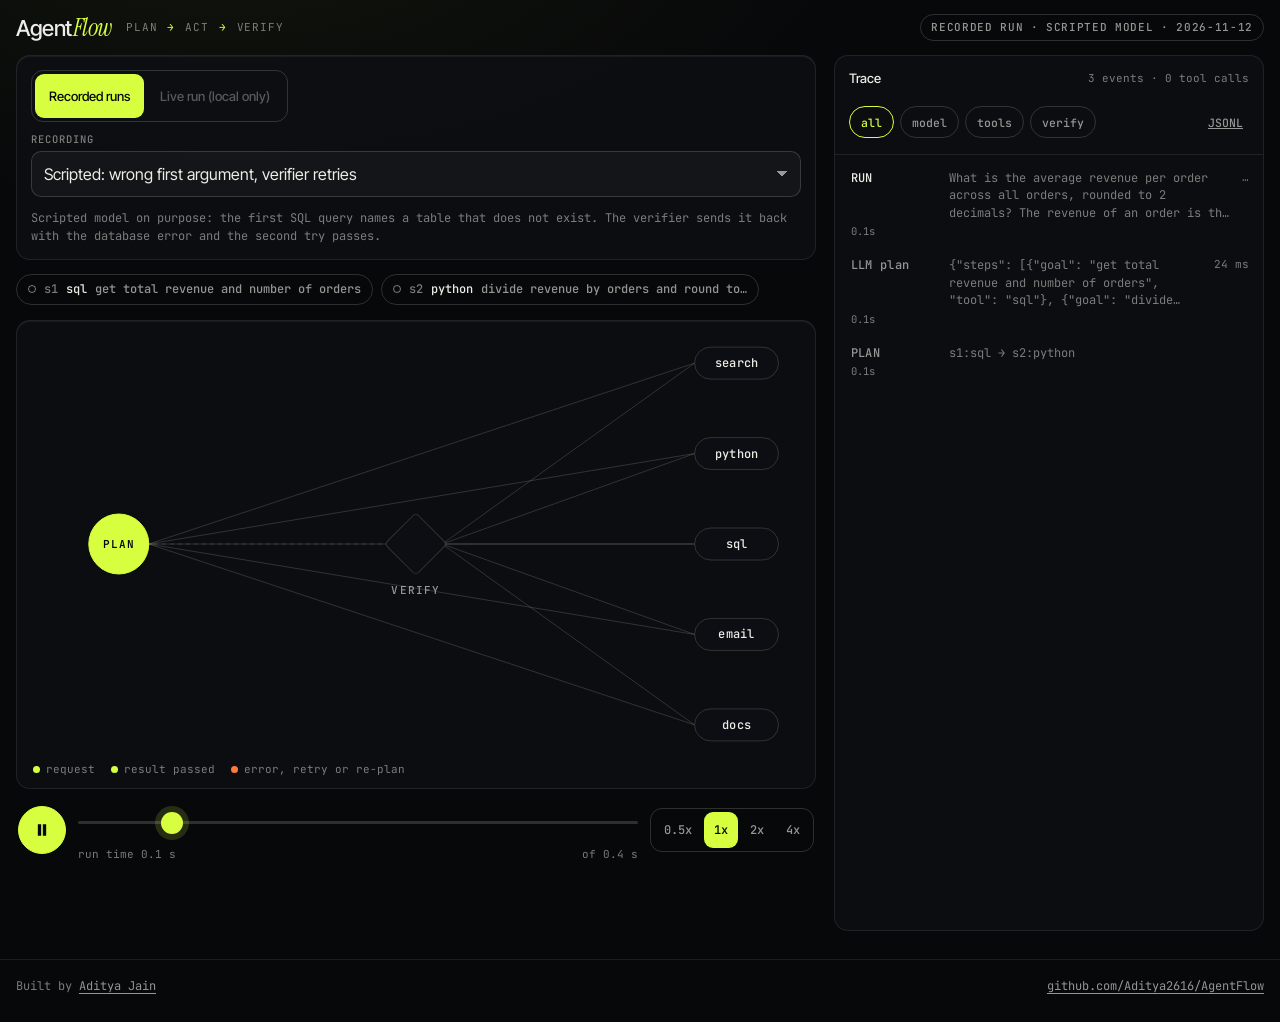
==== docs/index.html @ 3e84ab16 "Move design notes to docs/notes, build static demo, skip backend probe on the static site" ====
<!doctype html>
<html lang="en">
<head>
<meta name="agentflow-static" content="1">
  <meta charset="utf-8">
  <meta name="viewport" content="width=device-width, initial-scale=1, viewport-fit=cover">
  <title>AgentFlow: plan, act, verify</title>
  <meta name="description" content="An agent that plans a multi-step task, calls five tools and verifies every result before the next step. Live graph, trace log and replay.">
  <meta name="theme-color" content="#07080a">
  <link rel="icon" href="data:image/svg+xml,%3Csvg xmlns='http://www.w3.org/2000/svg' viewBox='0 0 32 32'%3E%3Crect width='32' height='32' rx='8' fill='%2307080a'/%3E%3Ccircle cx='9' cy='16' r='4' fill='%23d7ff3f'/%3E%3Crect x='20' y='9' width='6' height='6' rx='3' fill='none' stroke='%23d7ff3f'/%3E%3Crect x='20' y='18' width='6' height='6' rx='3' fill='none' stroke='%23d7ff3f'/%3E%3Cpath d='M13 16 L20 12 M13 16 L20 21' stroke='%23d7ff3f' fill='none'/%3E%3C/svg%3E">
  <link rel="preconnect" href="https://fonts.googleapis.com">
  <link rel="preconnect" href="https://fonts.gstatic.com" crossorigin>
  <link href="https://fonts.googleapis.com/css2?family=Inter+Tight:wght@400;500;600&family=Instrument+Serif:ital@1&family=JetBrains+Mono:wght@400;500&display=swap" rel="stylesheet">
  <link rel="stylesheet" href="style.css">
</head>
<body>
  <header class="top">
    <a class="brand" href="./" aria-label="AgentFlow home">Agent<em>Flow</em></a>
    <span class="tagline">plan <i>→</i> act <i>→</i> verify</span>
    <span class="badge" id="badge" role="status">loading</span>
  </header>

  <main class="layout">
    <section class="stage" aria-label="Agent run">
      <div class="panel controls" id="controls">
        <div class="seg" role="tablist" aria-label="Mode">
          <button role="tab" id="tab-recorded" aria-selected="true" data-mode="recorded">Recorded runs</button>
          <button role="tab" id="tab-live" aria-selected="false" data-mode="live">Live run</button>
        </div>

        <div id="recorded-panel" class="mode-panel">
          <label class="field"><span class="lab">Recording</span>
            <select id="rec-select"></select>
          </label>
          <p class="note" id="rec-note"></p>
        </div>

        <form id="live-panel" class="mode-panel" hidden>
          <label class="field"><span class="lab">Task</span>
            <select id="task-select"></select>
          </label>
          <label class="field" id="custom-field" hidden><span class="lab">Your task</span>
            <textarea id="task-custom" rows="2" maxlength="500" placeholder="For example: how many orders were returned in June?"></textarea>
          </label>
          <div class="row2">
            <label class="field"><span class="lab">Model</span>
              <select id="llm-select"></select>
            </label>
            <label class="field"><span class="lab">Tool faults</span>
              <select id="fault-select">
                <option value="0">none</option>
                <option value="0.25">25% fail once</option>
                <option value="0.5">50% fail once</option>
              </select>
            </label>
          </div>
          <div class="row2">
            <label class="field" id="mistake-field" hidden><span class="lab">Scripted mistake</span>
              <select id="mistake-select">
                <option value="none">none</option>
                <option value="bad_args">wrong arguments first</option>
                <option value="bad_plan">wrong plan first</option>
              </select>
            </label>
            <label class="switch"><input type="checkbox" id="verifier-on" checked><span class="track"></span><span>Verifier</span></label>
          </div>
          <button class="btn primary" id="run-btn" type="submit">Run task</button>
          <p class="note" id="live-note"></p>
        </form>
      </div>

      <div class="plan" id="plan" aria-label="Plan" aria-live="polite"></div>

      <div class="panel graph-panel">
        <div id="graph" class="graph"></div>
        <div class="legend" aria-hidden="true">
          <span><b class="dot go"></b>request</span><span><b class="dot ok"></b>result passed</span><span><b class="dot bad"></b>error, retry or re-plan</span>
        </div>
      </div>

      <div class="transport" id="transport">
        <button class="btn round" id="play-btn" aria-label="Play"><svg viewBox="0 0 24 24" width="20" height="20" aria-hidden="true"><path id="play-icon" d="M8 5v14l11-7z" fill="currentColor"/></svg></button>
        <div class="scrub">
          <input type="range" id="scrubber" min="0" max="1000" value="0" aria-label="Position in the run">
          <div class="times"><span id="t-now">0.0 s</span><span id="t-total"></span></div>
        </div>
        <div class="seg small" id="speed" role="group" aria-label="Speed">
          <button data-speed="0.5">0.5x</button><button data-speed="1" class="on">1x</button><button data-speed="2">2x</button><button data-speed="4">4x</button>
        </div>
      </div>

      <div class="panel answer" id="answer" hidden>
        <div class="answer-head"><span class="lab">Answer</span><span class="chip" id="status-chip"></span></div>
        <p id="answer-text"></p>
        <dl class="stats" id="stats"></dl>
      </div>
    </section>

    <aside class="trace" id="trace" aria-label="Trace log">
      <button class="handle" id="sheet-handle" aria-expanded="false" aria-controls="rows"><span class="grip"></span><span class="h-title">Trace</span><span class="h-sum" id="trace-sum">0 events</span></button>
      <div class="trace-head">
        <div class="chips" id="filters" role="group" aria-label="Filter trace">
          <button class="on" data-f="all">all</button><button data-f="llm">model</button><button data-f="tool">tools</button><button data-f="verify">verify</button>
        </div>
        <a class="dl" id="dl" href="#" download hidden>JSONL</a>
      </div>
      <ol class="rows" id="rows" data-filter="all"></ol>
    </aside>
  </main>

  <footer class="foot">
    <span>Built by <a href="https://adityajain16.vercel.app">Aditya Jain</a></span>
    <a href="https://github.com/Aditya2616/AgentFlow">github.com/Aditya2616/AgentFlow</a>
  </footer>

  <script type="module" src="app.js"></script>
</body>
</html>
---- docs/style.css ----
:root {
  --void: #07080a;
  --bone: #edece6;
  --mute: rgba(237, 236, 230, .62);
  --dim: rgba(237, 236, 230, .5);
  --line: rgba(237, 236, 230, .09);
  --line-2: rgba(237, 236, 230, .17);
  --lime: #d7ff3f;
  --ember: #ff7a3d;
  --panel: rgba(15, 16, 21, .72);
  --sans: "Inter Tight", system-ui, -apple-system, "Segoe UI", sans-serif;
  --serif: "Instrument Serif", Georgia, serif;
  --mono: "JetBrains Mono", ui-monospace, Consolas, monospace;
  --ease: cubic-bezier(.19, 1, .22, 1);
  --gutter: 16px;
  color-scheme: dark;
}
*, *::before, *::after { box-sizing: border-box; margin: 0; padding: 0; }
html { -webkit-text-size-adjust: 100%; text-size-adjust: 100%; background: var(--void); }
body {
  background: var(--void); color: var(--bone); font: 400 15px/1.5 var(--sans);
  -webkit-font-smoothing: antialiased; min-height: 100vh; overflow-x: hidden;
  background-image: radial-gradient(900px 420px at 18% -80px, rgba(215, 255, 63, .05), transparent 70%);
}
button { font: inherit; color: inherit; background: none; border: 0; cursor: pointer; -webkit-tap-highlight-color: transparent; }
a { color: inherit; }
select, textarea, input { font: inherit; color: inherit; }
:focus-visible { outline: 2px solid var(--lime); outline-offset: 2px; }
[hidden] { display: none !important; }

/* ---------- header */
.top { display: flex; align-items: center; gap: 14px; padding: 14px var(--gutter); max-width: 1500px; margin: 0 auto; flex-wrap: wrap; }
.brand { text-decoration: none; font: 500 22px/1 var(--sans); letter-spacing: -.02em; }
.brand em { font: italic 400 25px/1 var(--serif); color: var(--lime); margin-left: 1px; }
.tagline { font: 400 11px/1 var(--mono); color: var(--dim); letter-spacing: .08em; text-transform: uppercase; }
.tagline i { font-style: normal; color: var(--lime); padding: 0 2px; }
.badge {
  margin-left: auto; font: 500 11px/1 var(--mono); letter-spacing: .06em; text-transform: uppercase;
  padding: 7px 10px; border: 1px solid var(--line-2); border-radius: 999px; color: var(--mute); max-width: 100%;
  white-space: nowrap; overflow: hidden; text-overflow: ellipsis;
}
.badge.live { color: var(--lime); border-color: rgba(215, 255, 63, .45); }
.badge.live::before { content: ""; display: inline-block; width: 6px; height: 6px; border-radius: 50%; background: var(--lime); margin-right: 7px; vertical-align: 1px; animation: blink 1.4s ease-in-out infinite; }
@keyframes blink { 50% { opacity: .25; } }

/* ---------- layout */
.layout { display: grid; grid-template-columns: minmax(0, 1.3fr) minmax(340px, .7fr); gap: 18px; padding: 0 var(--gutter) 28px; max-width: 1500px; margin: 0 auto; align-items: start; }
.stage { display: grid; gap: 12px; min-width: 0; }
.panel { background: var(--panel); border: 1px solid var(--line); border-radius: 14px; box-shadow: inset 0 1px 0 rgba(255, 255, 255, .06); }
.lab { font: 500 10.5px/1 var(--mono); letter-spacing: .1em; text-transform: uppercase; color: var(--dim); }
.note { font: 400 12px/1.5 var(--mono); color: var(--dim); }
.note:empty { display: none; }

/* ---------- controls */
.controls { padding: 14px; display: grid; gap: 12px; }
.mode-panel { display: grid; gap: 12px; }
.seg { display: inline-grid; grid-auto-flow: column; gap: 2px; padding: 3px; border: 1px solid var(--line-2); border-radius: 12px; justify-self: start; max-width: 100%; }
.seg button { min-height: 44px; padding: 0 14px; border-radius: 9px; font: 500 13px/1 var(--sans); color: var(--mute); white-space: nowrap; }
.seg button[aria-selected="true"], .seg button.on { background: var(--lime); color: #07080a; }
.seg.small button { min-height: 36px; padding: 0 10px; font: 500 12px/1 var(--mono); }
.field { display: grid; gap: 6px; min-width: 0; }
.row2 { display: grid; grid-template-columns: 1fr 1fr; gap: 10px; align-items: end; }
select, textarea {
  width: 100%; min-height: 44px; padding: 10px 12px; border-radius: 10px; background: rgba(255, 255, 255, .035);
  border: 1px solid var(--line-2); font-size: 16px; /* 16px stops iOS from zooming the field */
}
select { appearance: none; background-image: linear-gradient(45deg, transparent 50%, var(--mute) 50%), linear-gradient(135deg, var(--mute) 50%, transparent 50%); background-position: calc(100% - 18px) 19px, calc(100% - 13px) 19px; background-size: 5px 5px; background-repeat: no-repeat; padding-right: 32px; text-overflow: ellipsis; }
select option, select optgroup { background: #101116; color: var(--bone); }
textarea { resize: vertical; min-height: 64px; }
.switch { display: flex; align-items: center; gap: 10px; min-height: 44px; font: 500 13px/1 var(--sans); cursor: pointer; }
.switch input { position: absolute; opacity: 0; width: 1px; height: 1px; }
.switch .track { width: 42px; height: 24px; border-radius: 999px; border: 1px solid var(--line-2); position: relative; transition: background .25s var(--ease); flex: none; }
.switch .track::after { content: ""; position: absolute; top: 2px; left: 2px; width: 18px; height: 18px; border-radius: 50%; background: var(--bone); transition: transform .25s var(--ease), background .25s; }
.switch input:checked + .track { background: rgba(215, 255, 63, .22); border-color: rgba(215, 255, 63, .6); }
.switch input:checked + .track::after { transform: translateX(18px); background: var(--lime); }
.switch input:focus-visible + .track { outline: 2px solid var(--lime); outline-offset: 2px; }
.btn { min-height: 44px; padding: 0 18px; border-radius: 12px; border: 1px solid var(--line-2); font: 500 14px/1 var(--sans); }
.btn.primary { background: var(--lime); color: #07080a; border-color: var(--lime); }
.btn.primary:disabled { opacity: .5; cursor: progress; }
.btn.round { width: 48px; height: 48px; min-height: 48px; padding: 0; border-radius: 50%; display: grid; place-items: center; background: var(--lime); color: #07080a; border-color: var(--lime); flex: none; }

/* ---------- plan strip */
.plan { display: flex; flex-wrap: wrap; gap: 8px; min-height: 36px; align-items: center; }
.plan:empty::before { content: "No plan yet. The planner writes one when a run starts."; font: 400 12px/1 var(--mono); color: var(--dim); }
.step { display: inline-flex; align-items: center; gap: 8px; padding: 7px 11px; border-radius: 999px; border: 1px solid var(--line-2); font: 500 12px/1.2 var(--mono); max-width: 100%; transition: border-color .3s, background .3s, color .3s; }
.step .n { color: var(--dim); }
.step .g { white-space: nowrap; overflow: hidden; text-overflow: ellipsis; max-width: 38ch; color: var(--mute); }
.step .tool { color: var(--bone); }
.step.running { border-color: var(--lime); background: rgba(215, 255, 63, .08); }
.step.passed { border-color: rgba(215, 255, 63, .5); color: var(--lime); }
.step.passed .g { color: var(--mute); }
.step.retry { border-color: var(--ember); background: rgba(255, 122, 61, .08); }
.step.failed { border-color: var(--ember); color: var(--ember); text-decoration: line-through; text-decoration-color: rgba(255, 122, 61, .6); }
.step .mark { width: 8px; height: 8px; border-radius: 50%; border: 1.5px solid var(--dim); flex: none; }
.step.running .mark { border-color: var(--lime); background: var(--lime); animation: blink 1s infinite; }
.step.passed .mark { border-color: var(--lime); background: var(--lime); }
.step.retry .mark, .step.failed .mark { border-color: var(--ember); background: var(--ember); }

/* ---------- graph */
.graph-panel { padding: 8px 8px 6px; }
.graph { width: 100%; height: clamp(300px, 36vw, 430px); position: relative; }
.graph-svg { width: 100%; height: 100%; display: block; overflow: visible; }
.edge { fill: none; stroke: var(--line-2); stroke-width: 1; }
.edge.back { stroke-dasharray: 3 5; }
.trail { stroke-width: 1.5; stroke-linecap: round; }
.node .body { fill: #0d0e13; stroke: var(--line-2); stroke-width: 1; transition: fill .35s, stroke .35s; }
.node .ring { fill: none; stroke: transparent; stroke-width: 1; transform-box: fill-box; transform-origin: center; opacity: 0; }
.node .lbl { font: 500 12px var(--mono); fill: var(--bone); letter-spacing: .02em; }
.node.verifier .lbl { fill: var(--mute); font-size: 11px; letter-spacing: .1em; }
.node.planner .lbl { font-weight: 500; }
.node .sub { font: 400 10.5px var(--mono); fill: var(--dim); }
.node .sub.ok { fill: var(--lime); }
.node .sub.bad { fill: var(--ember); }
.node.planner .body { fill: var(--lime); stroke: var(--lime); }
.node.planner .lbl { fill: #07080a; font-size: 11px; font-weight: 600; letter-spacing: .08em; }
.node.go .body { stroke: var(--lime); fill: rgba(215, 255, 63, .16); }
.node.ok .body { stroke: rgba(215, 255, 63, .75); fill: rgba(215, 255, 63, .08); }
.node.bad .body, .node.warn .body { stroke: var(--ember); fill: rgba(255, 122, 61, .12); }
.node.planner.think .ring { stroke: var(--lime); opacity: .55; animation: ring 1.4s ease-in-out infinite; }
.node.hot .ring { stroke: var(--lime); animation: hot .9s var(--ease); }
.node.bad.hot .ring, .node.warn.hot .ring { stroke: var(--ember); }
@keyframes ring { 0% { transform: scale(.92); opacity: .6; } 100% { transform: scale(1.18); opacity: 0; } }
@keyframes hot { 0% { transform: scale(.95); opacity: .9; } 100% { transform: scale(1.25); opacity: 0; } }
.legend { display: flex; flex-wrap: wrap; gap: 6px 16px; padding: 4px 8px 6px; font: 400 11px/1.2 var(--mono); color: var(--dim); }
.legend .dot { display: inline-block; width: 7px; height: 7px; border-radius: 50%; margin-right: 6px; vertical-align: 0; }
.dot.go, .dot.ok { background: var(--lime); }
.dot.bad { background: var(--ember); }

/* ---------- transport */
.transport { display: flex; align-items: center; gap: 12px; padding: 0 2px; }
.scrub { flex: 1; min-width: 0; }
.times { display: flex; justify-content: space-between; font: 400 11px/1 var(--mono); color: var(--dim); padding-top: 4px; }
input[type="range"] { -webkit-appearance: none; appearance: none; width: 100%; height: 44px; background: transparent; cursor: pointer; display: block; touch-action: none; }
input[type="range"]::-webkit-slider-runnable-track { height: 3px; border-radius: 2px; background: var(--line-2); }
input[type="range"]::-moz-range-track { height: 3px; border-radius: 2px; background: var(--line-2); }
input[type="range"]::-webkit-slider-thumb { -webkit-appearance: none; width: 22px; height: 22px; margin-top: -9.5px; border-radius: 50%; background: var(--lime); border: 0; box-shadow: 0 0 0 6px rgba(215, 255, 63, .15); }
input[type="range"]::-moz-range-thumb { width: 22px; height: 22px; border-radius: 50%; background: var(--lime); border: 0; box-shadow: 0 0 0 6px rgba(215, 255, 63, .15); }
.transport.live-mode { display: none; }

/* ---------- answer */
.answer { padding: 14px; display: grid; gap: 10px; }
.answer-head { display: flex; align-items: center; justify-content: space-between; }
.answer p { font-size: 15px; line-height: 1.5; overflow-wrap: anywhere; white-space: pre-wrap; }
.chip { font: 500 11px/1 var(--mono); padding: 6px 10px; border-radius: 999px; border: 1px solid var(--line-2); text-transform: uppercase; letter-spacing: .06em; }
.chip.ok { color: var(--lime); border-color: rgba(215, 255, 63, .5); }
.chip.bad { color: var(--ember); border-color: rgba(255, 122, 61, .6); }
.stats { display: grid; grid-template-columns: repeat(auto-fit, minmax(84px, 1fr)); gap: 8px; }
.stats div { border-top: 1px solid var(--line); padding-top: 8px; }
.stats dt { font: 400 10.5px/1 var(--mono); color: var(--dim); text-transform: uppercase; letter-spacing: .08em; }
.stats dd { font: 500 18px/1.3 var(--mono); margin-top: 4px; }

/* ---------- trace */
.trace { position: sticky; top: 12px; display: flex; flex-direction: column; height: calc(100vh - 24px); max-height: 900px; background: var(--panel); border: 1px solid var(--line); border-radius: 14px; overflow: hidden; }
.handle { display: flex; align-items: center; gap: 10px; padding: 14px; text-align: left; width: 100%; cursor: default; }
.handle .grip { display: none; }
.h-title { font: 500 13px var(--sans); }
.h-sum { margin-left: auto; font: 400 11px var(--mono); color: var(--dim); }
.trace-head { display: flex; align-items: center; justify-content: space-between; gap: 10px; padding: 0 14px 10px; border-bottom: 1px solid var(--line); }
.chips { display: flex; gap: 6px; flex-wrap: wrap; }
.chips button { min-height: 32px; padding: 0 11px; border-radius: 999px; border: 1px solid var(--line-2); font: 500 11.5px var(--mono); color: var(--mute); }
.chips button.on { border-color: var(--lime); color: var(--lime); }
.dl { font: 500 11.5px var(--mono); color: var(--mute); padding: 0 6px; min-height: 44px; display: inline-flex; align-items: center; }
.rows { list-style: none; overflow-y: auto; flex: 1; padding: 6px 0 14px; overscroll-behavior: contain; scroll-behavior: auto; }
.rows[data-filter="llm"] .row:not(.k-llm), .rows[data-filter="tool"] .row:not(.k-tool), .rows[data-filter="verify"] .row:not(.k-verify):not(.k-plan) { display: none; }
.row { display: grid; grid-template-columns: 7.4em minmax(0, 1fr) auto; gap: 2px 10px; padding: 9px 14px; border-left: 2px solid transparent; cursor: pointer; font: 400 12px/1.45 var(--mono); animation: rowin .35s var(--ease); min-height: 44px; align-items: start; }
@keyframes rowin { from { opacity: 0; transform: translateY(6px); } }
.row:hover { background: rgba(255, 255, 255, .025); }
.row .tag { color: var(--mute); font-weight: 500; letter-spacing: .03em; overflow-wrap: anywhere; }
.row .detail { color: var(--dim); overflow-wrap: anywhere; white-space: pre-line; display: -webkit-box; -webkit-line-clamp: 3; -webkit-box-orient: vertical; overflow: hidden; }
.row.open .detail { -webkit-line-clamp: unset; display: block; }
.row .ms { color: var(--dim); font-size: 11px; white-space: nowrap; }
.row .t { grid-column: 1; color: var(--dim); font-size: 10.5px; }
.row .full { grid-column: 1 / -1; margin-top: 6px; }
.row .full pre { background: rgba(0, 0, 0, .35); border: 1px solid var(--line); border-radius: 8px; padding: 10px; overflow: auto; max-height: 260px; font: 400 11px/1.5 var(--mono); color: var(--mute); white-space: pre-wrap; overflow-wrap: anywhere; }
.row.tone-ok { border-left-color: rgba(215, 255, 63, .6); }
.row.tone-ok .tag { color: var(--lime); }
.row.tone-bad, .row.tone-warn { border-left-color: var(--ember); }
.row.tone-bad .tag, .row.tone-warn .tag { color: var(--ember); }
.row.running .ms::after { content: "…"; }
.row.k-run .tag { color: var(--bone); }

.foot { display: flex; justify-content: space-between; flex-wrap: wrap; gap: 8px 20px; max-width: 1500px; margin: 0 auto; padding: 18px var(--gutter) 28px; border-top: 1px solid var(--line); font: 400 12px var(--mono); color: var(--dim); }
.foot a { color: var(--mute); text-underline-offset: 3px; }

/* ---------- phone and narrow */
@media (max-width: 1000px) {
  .layout { grid-template-columns: minmax(0, 1fr); }
  .trace { position: fixed; left: 8px; right: 8px; bottom: 0; top: auto; height: 68vh; max-height: none; z-index: 20; border-radius: 16px 16px 0 0; transform: translateY(calc(100% - 56px)); transition: transform .45s var(--ease); background: rgba(12, 13, 17, .96); box-shadow: 0 -18px 40px -18px #000; padding-bottom: env(safe-area-inset-bottom); }
  .trace.open { transform: translateY(0); }
  .handle { cursor: pointer; min-height: 56px; padding: 10px 14px 6px; flex-wrap: wrap; position: relative; }
  .handle .grip { display: block; position: absolute; top: 7px; left: 50%; width: 38px; height: 4px; border-radius: 2px; background: var(--line-2); transform: translateX(-50%); }
  .handle .h-title, .handle .h-sum { margin-top: 10px; }
  .layout { padding-bottom: 76px; }
  .stage > .plan { order: 1; }
  .stage > .graph-panel { order: 2; }
  .stage > .transport { order: 3; }
  .stage > .controls { order: 4; }
  .stage > .answer { order: 5; }
  .chips button { min-height: 44px; padding: 0 14px; }
  .seg.small button { min-height: 44px; }
  .foot { padding-bottom: 80px; }
}
@media (max-width: 560px) {
  .top { gap: 10px; }
  .tagline { display: none; }
  .badge { margin-left: 0; order: 3; flex: 1 1 100%; }
  .row2 { grid-template-columns: 1fr; }
  .graph { height: 340px; }
  .transport { flex-wrap: wrap; }
  .transport .seg { order: 3; width: 100%; justify-self: stretch; }
  .transport .seg button { flex: 1; }
  .transport .seg.small { display: grid; grid-template-columns: repeat(4, 1fr); }
  .step .g { max-width: 22ch; }
  .row { grid-template-columns: 6.6em minmax(0, 1fr) auto; padding: 10px 12px; }
}
@media (prefers-reduced-motion: reduce) {
  *, *::before, *::after { animation-duration: .001s !important; animation-iteration-count: 1 !important; transition-duration: .001s !important; }
}
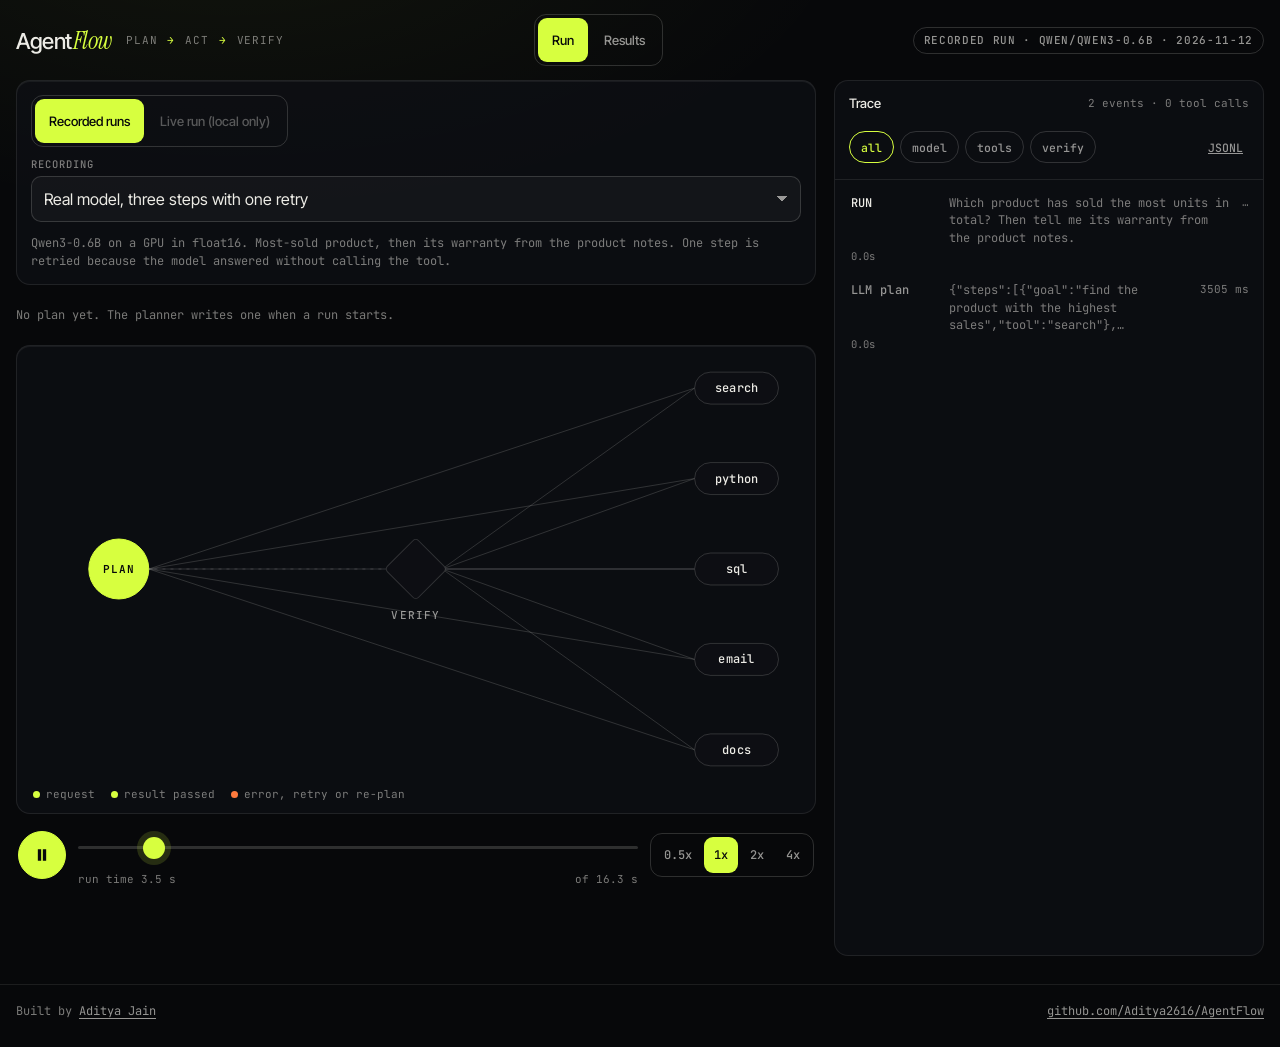
==== commit 20538f79: "Seed fault injection per task, add results view, breakdown, README generator" ====
--- a/docs/index.html
+++ b/docs/index.html
@@ -17,8 +17,30 @@
   <header class="top">
     <a class="brand" href="./" aria-label="AgentFlow home">Agent<em>Flow</em></a>
     <span class="tagline">plan <i>→</i> act <i>→</i> verify</span>
+    <nav class="views seg" role="tablist" aria-label="View">
+      <button role="tab" id="view-run" aria-selected="true">Run</button>
+      <button role="tab" id="view-results" aria-selected="false">Results</button>
+    </nav>
     <span class="badge" id="badge" role="status">loading</span>
   </header>
+
+  <main class="results" id="results" hidden>
+    <section class="panel res-card">
+      <h1>Does <em>checking</em> beat plain retry?</h1>
+      <p class="note" id="results-meta"></p>
+      <div class="seg" id="kind-seg" role="tablist" aria-label="Fault type">
+        <button role="tab" data-kind="transient" aria-selected="true">Transient failures</button>
+        <button role="tab" data-kind="silent" aria-selected="false">Silent wrong results</button>
+      </div>
+      <p class="note" id="kind-note"></p>
+      <svg id="dose-chart" class="chart" role="img" aria-label="Task success against injected fault rate, one line per arm"></svg>
+      <div class="legend" aria-hidden="true">
+        <span><b class="dot" style="background:#8a8d94"></b>no verifier</span><span><b class="dot" style="background:#e9e9e4"></b>retry only</span><span><b class="dot go"></b>full verifier</span>
+      </div>
+      <div class="tbl" id="dose-table"></div>
+      <p class="note" id="results-empty" hidden>No results file found.</p>
+    </section>
+  </main>
 
   <main class="layout">
     <section class="stage" aria-label="Agent run">
--- a/docs/style.css
+++ b/docs/style.css
@@ -216,3 +216,19 @@
 @media (prefers-reduced-motion: reduce) {
   *, *::before, *::after { animation-duration: .001s !important; animation-iteration-count: 1 !important; transition-duration: .001s !important; }
 }
+
+/* results view */
+.views { margin-left: auto; }
+body.view-results .layout { display: none; }
+.results { max-width: 980px; margin: 0 auto; padding: 8px var(--gutter) 48px; }
+.res-card { padding: 22px; display: grid; gap: 14px; }
+.res-card h1 { font: 500 28px/1.15 var(--sans); letter-spacing: -.02em; }
+.res-card h1 em { font: italic 400 32px/1 var(--serif); color: var(--lime); }
+.chart { width: 100%; height: auto; max-height: 340px; }
+.legend .dot { display: inline-block; }
+.tbl { overflow-x: auto; }
+.tbl table { width: 100%; border-collapse: collapse; font: 400 12px/1.4 var(--mono); }
+.tbl th { text-align: left; color: var(--dim); font-weight: 500; padding: 8px 10px 8px 0; border-bottom: 1px solid var(--line-2); white-space: nowrap; }
+.tbl td { padding: 8px 10px 8px 0; border-bottom: 1px solid var(--line); white-space: nowrap; }
+.tbl .ci { color: var(--dim); }
+@media (max-width: 560px) { .views { margin-left: 0; } .res-card { padding: 16px; } .res-card h1 { font-size: 23px; } }
